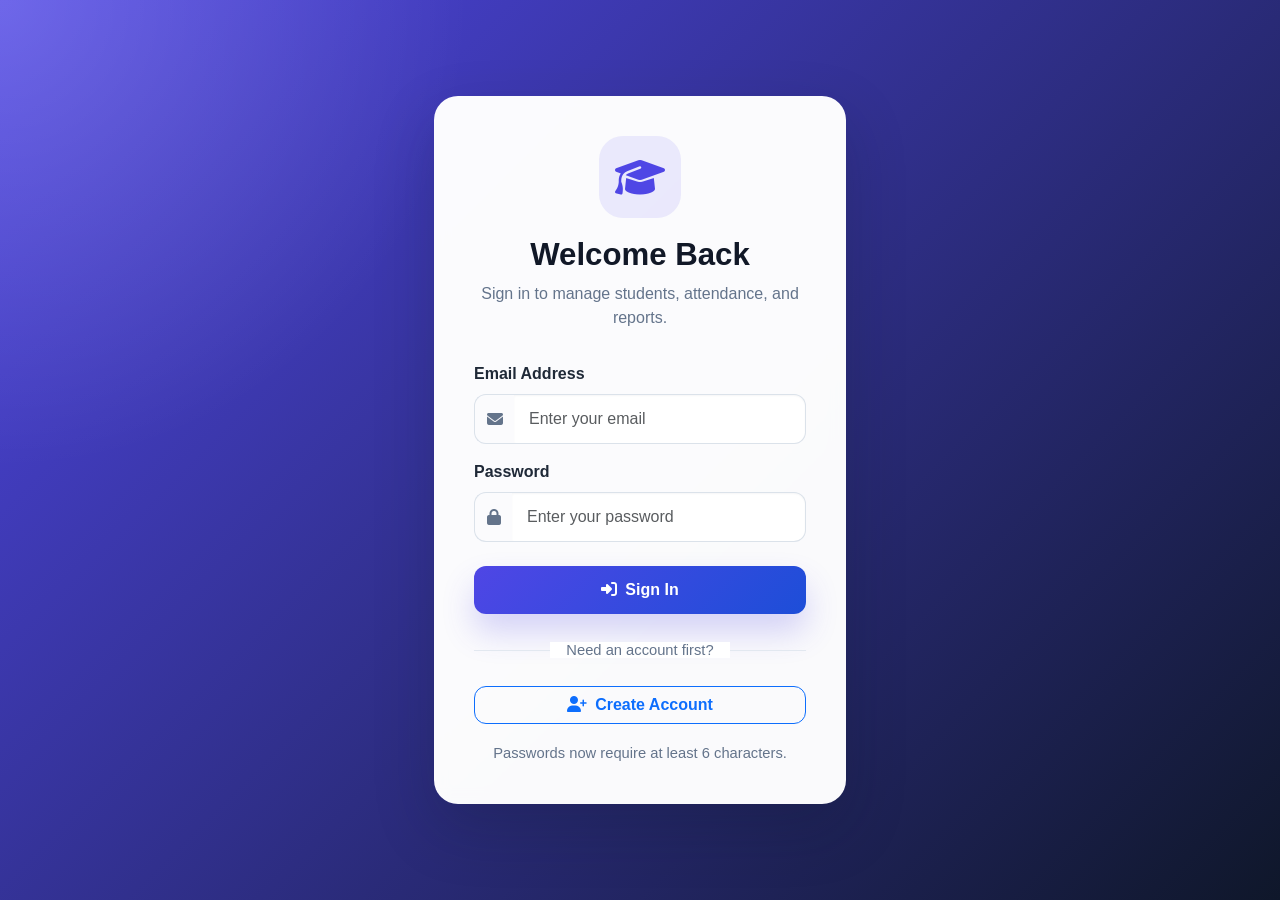
==== index.html @ 12bbfead "Deploy to Railway" ====
<!DOCTYPE html>
<html lang="en">
<head>
  <meta charset="UTF-8">
  <meta name="viewport" content="width=device-width, initial-scale=1.0">
  <title>Student Attendance System</title>
  <script src="auth.js"></script>
  <script>
    if (window.getToken()) {
      window.location.replace("dashboard.html")
    } else {
      window.location.replace("login.html")
    }
  </script>
</head>
<body>
  <p>Redirecting...</p>
</body>
</html>
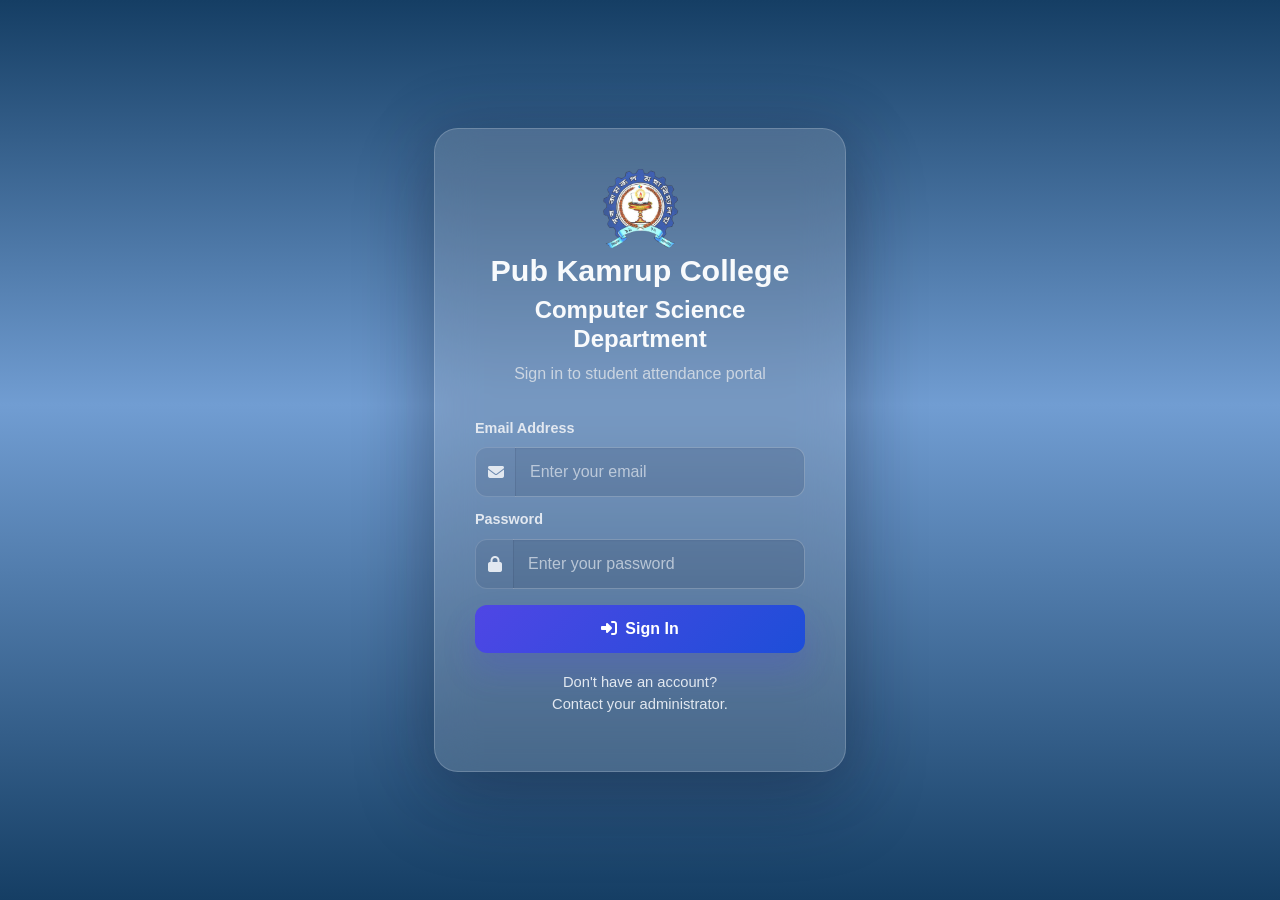
==== commit fc506ac4: "Prepare Netlify and Render deployment" ====
--- a/index.html
+++ b/index.html
@@ -1,11 +1,20 @@
 <!DOCTYPE html>
 <html lang="en">
 <head>
+  <!-- Character encoding -->
   <meta charset="UTF-8">
+  <!-- Viewport for responsive design on mobile devices -->
   <meta name="viewport" content="width=device-width, initial-scale=1.0">
+  <meta name="api-base-url" content="">
+  <!-- Page title shown in browser tab -->
   <title>Student Attendance System</title>
+  <script src="config.js"></script>
+  <!-- Load authentication utilities module -->
   <script src="auth.js"></script>
   <script>
+    // ENTRY POINT - Route based on authentication status
+    // If user has token: redirect to dashboard
+    // If no token: redirect to login page
     if (window.getToken()) {
       window.location.replace("dashboard.html")
     } else {
@@ -14,6 +23,7 @@
   </script>
 </head>
 <body>
+  <!-- Loading message shown during redirect -->
   <p>Redirecting...</p>
 </body>
 </html>
